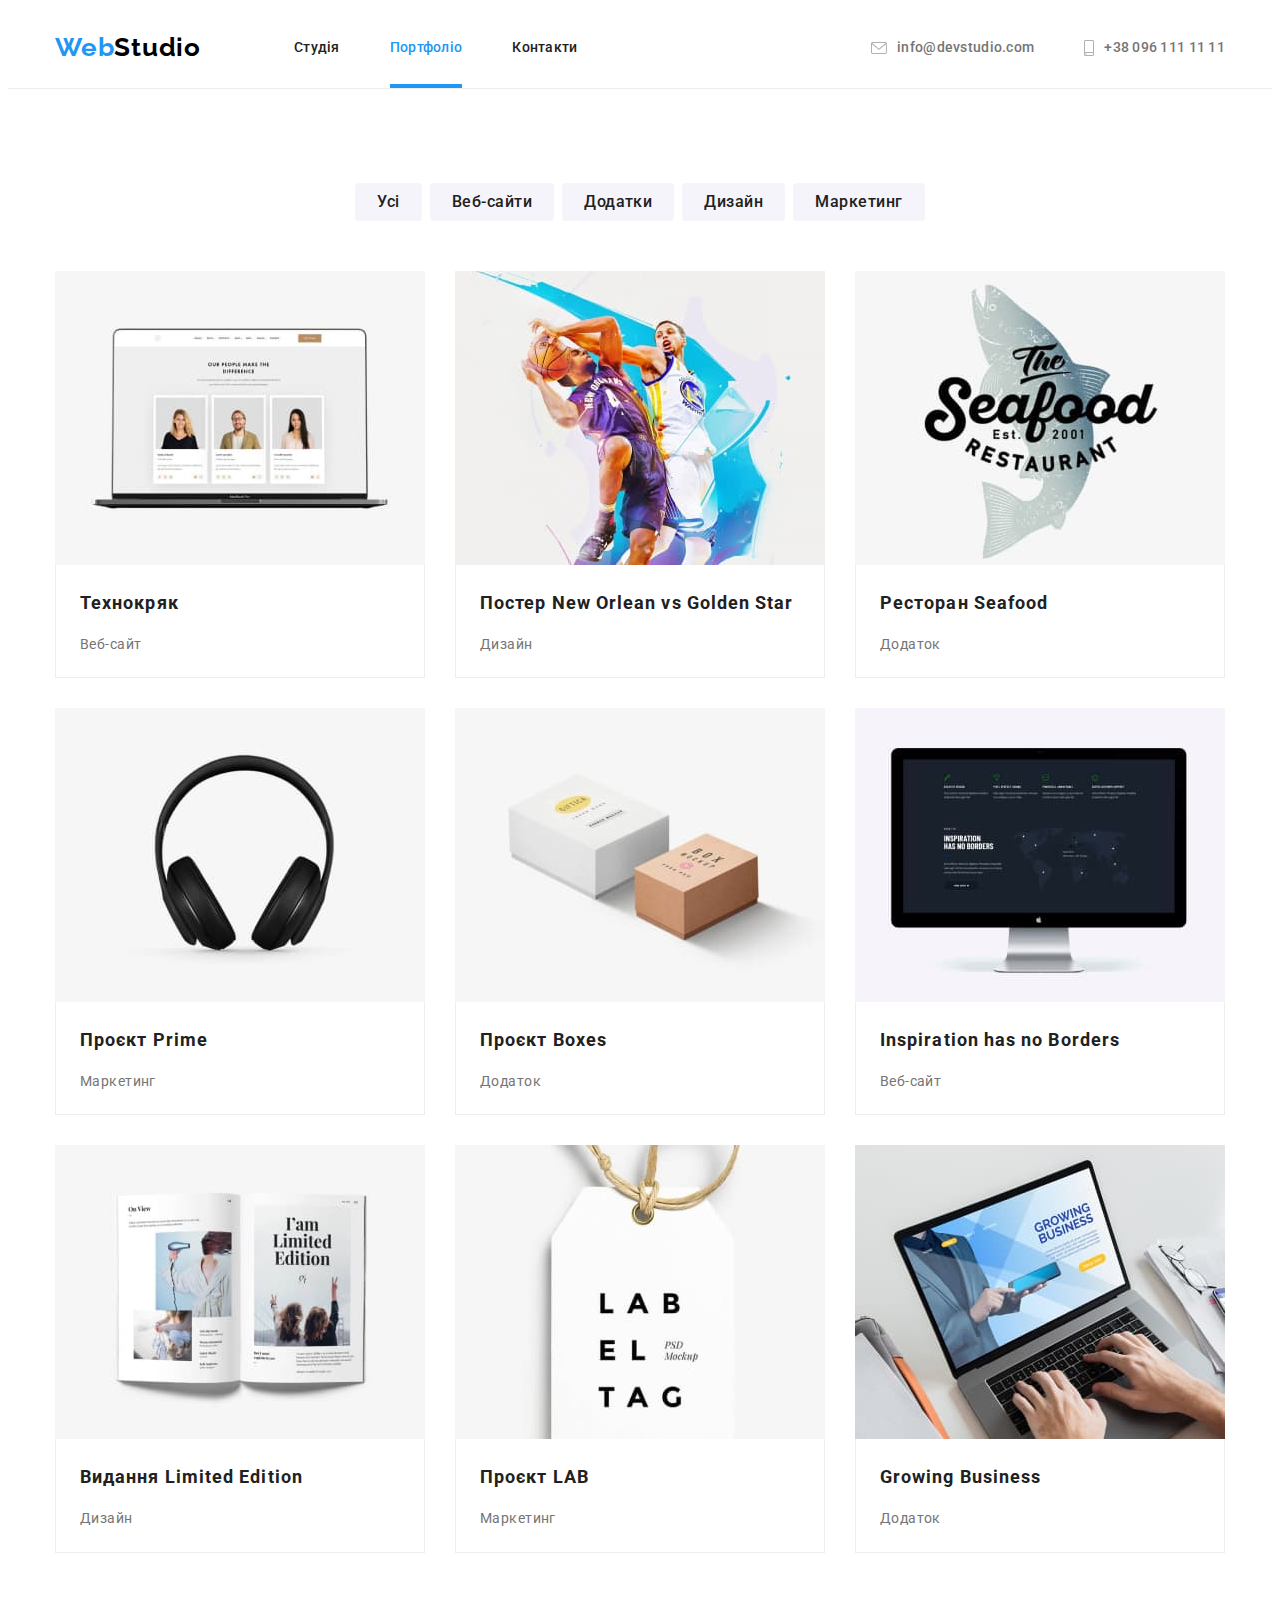
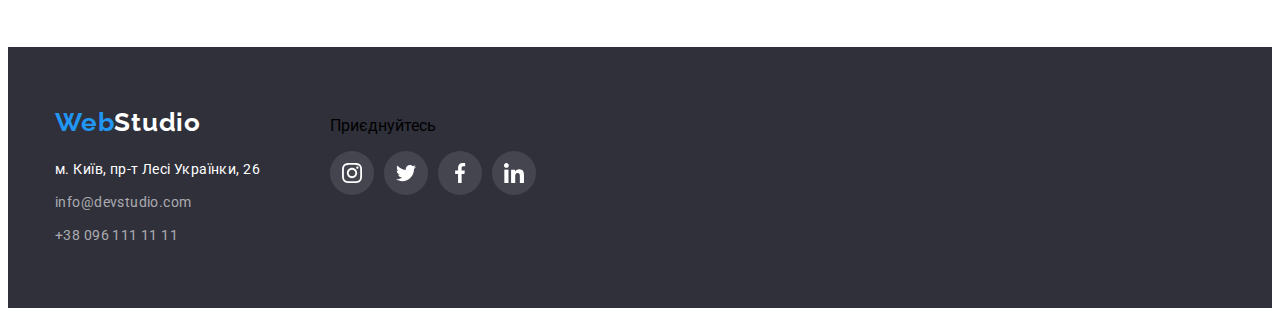
==== portfolio.html @ 61e780c1 "start HW" ====
<!DOCTYPE html>
<html lang="uk">
  <head>
    <meta charset="UTF-8" />
    <meta http-equiv="X-UA-Compatible" content="IE=edge" />
    <meta name="viewport" content="width=device-width, initial-scale=1.0" />
    <title>My first site</title>
    <!-- fonts -->
    <link rel="preconnect" href="https://fonts.googleapis.com" />
    <link rel="preconnect" href="https://fonts.gstatic.com" crossorigin />
    <link
      href="https://fonts.googleapis.com/css2?family=Raleway:wght@700&family=Roboto:wght@400;500;700;900&display=swap"
      rel="stylesheet"
    />
    <!-- styles -->
    <link
      rel="stylesheet"
      href="https://cdnjs.cloudflare.com/ajax/libs/modern-normalize/1.1.0/modern-normalize.min.css"
      integrity="sha512-wpPYUAdjBVSE4KJnH1VR1HeZfpl1ub8YT/NKx4PuQ5NmX2tKuGu6U/JRp5y+Y8XG2tV+wKQpNHVUX03MfMFn9Q=="
      crossorigin="anonymous"
      referrerpolicy="no-referrer"
    />
    <link rel="stylesheet" href="./css/style.css" />
  </head>
  <body>
    <header class="header">
      <div class="container">
        <div class="header-container">
          <nav class="navigation">
            <a href="./index.html" class="link logo">Web<span>Studio</span></a>
            <ul class="list header-navigation-list">
              <li>
                <a class="link navigation-link" href="./index.html">Студія</a>
              </li>
              <li>
                <a
                  class="link navigation-link current-page"
                  href="./portfolio.html"
                  >Портфоліо</a
                >
              </li>
              <li><a class="link navigation-link" href="">Контакти</a></li>
            </ul>
          </nav>
          <ul class="header-address list">
            <li class="header-address-item">
              <a
                class="link header-link-address"
                href="mailto:info@devstudio.com"
              >
                <svg width="16px" height="12px" class="header-icons">
                  <use href="./images/icons.svg#icon-mail"></use>
                </svg>
                info@devstudio.com
              </a>
            </li>
            <li class="header-address-item">
              <a class="link header-link-address" href="tel:+380961111111">
                <svg width="10px" height="16px" class="header-icons">
                  <use href="./images/icons.svg#icon-smartphone"></use>
                </svg>
                +38 096 111 11 11</a
              >
            </li>
          </ul>
        </div>
      </div>
    </header>

    <main>
      <section class="portfolio-section">
        <div class="container">
          <h1 class="visually-hidden">Портфоліо</h1>
          <ul class="list portfolio-list-btn">
            <li><button type="button" class="portfolio-button">Усі</button></li>
            <li>
              <button type="button" class="portfolio-button">Веб-сайти</button>
            </li>
            <li>
              <button type="button" class="portfolio-button">Додатки</button>
            </li>
            <li>
              <button type="button" class="portfolio-button">Дизайн</button>
            </li>
            <li>
              <button type="button" class="portfolio-button">Маркетинг</button>
            </li>
          </ul>
          <ul class="list portfolio-list">
            <li class="portfolio-list-item">
              <a href="" class="portfolio-list-link link">
                <div class="portfolio-list-example">
                  <img
                  src="./images/tehnokryak.jpg"
                  alt="Приклад проекту технокряк"
                  />
                  <p class="portfolio-list-hidden">Ресурс пропонує комплексні пропозиції з різним рівнем функціоналу та сервісів. Все це дозволить відвідувачу отримати вичерпні відомості про компанію чи приватну особу.</p>
                </div>
                <div class="portfolio-list-desc">
                  <h2 class="subtitle">Технокряк</h2>
                  <p class="desc">Веб-сайт</p>
                </div>
              </a>
            </li>
            <li class="portfolio-list-item">
              <a href="" class="portfolio-list-link link">
                <div class="portfolio-list-example"> 
                  <img
                  src="./images/poster-basket-team.jpg"
                  alt="Приклад проекту постер New Orlean vs Golden Star"
                  />
                  <p class="portfolio-list-hidden">Ресурс пропонує комплексні пропозиції з різним рівнем функціоналу та сервісів. Все це дозволить відвідувачу отримати вичерпні відомості про компанію чи приватну особу.</p>
                </div>
                <div class="portfolio-list-desc">
                  <h2 class="subtitle">Постер New Orlean vs Golden Star</h2>
                  <p class="desc">Дизайн</p>
                </div>
              </a>
            </li>
            <li class="portfolio-list-item">
              <a href="" class="portfolio-list-link link">
                <div class="portfolio-list-example"> 
                  <img
                  src="./images/seafood-restauran.jpg"
                  alt="Приклад проекту Ресторан Seafood"
                  />
                  <p class="portfolio-list-hidden">Ресурс пропонує комплексні пропозиції з різним рівнем функціоналу та сервісів. Все це дозволить відвідувачу отримати вичерпні відомості про компанію чи приватну особу.</p>
                </div>
                <div class="portfolio-list-desc">
                  <h2 class="subtitle">Ресторан Seafood</h2>
                  <p class="desc">Додаток</p>
                </div>
              </a>
            </li>
            <li class="portfolio-list-item">
              <a href="" class="portfolio-list-link link">
                <div class="portfolio-list-example"> 
                  <img src="./images/prime.jpg" alt="Приклад проекту Prime" />
                 <p class="portfolio-list-hidden">Ресурс пропонує комплексні пропозиції з різним рівнем функціоналу та сервісів. Все це дозволить відвідувачу отримати вичерпні відомості про компанію чи приватну особу.</p>
                </div>
                <div class="portfolio-list-desc">
                  <h2 class="subtitle">Проєкт Prime</h2>
                  <p class="desc">Маркетинг</p>
                </div>
              </a>
            </li>
            <li class="portfolio-list-item">
              <a href="" class="portfolio-list-link link">
                <div class="portfolio-list-example"> 
                 <img src="./images/boxes.jpg" alt="Приклад проекту Boxes" />
                 <p class="portfolio-list-hidden">Ресурс пропонує комплексні пропозиції з різним рівнем функціоналу та сервісів. Все це дозволить відвідувачу отримати вичерпні відомості про компанію чи приватну особу.</p>
                </div>
                <div class="portfolio-list-desc">
                  <h2 class="subtitle">Проєкт Boxes</h2>
                  <p class="desc">Додаток</p>
                </div>
              </a>
            </li>
            <li class="portfolio-list-item">
              <a href="" class="portfolio-list-link link">
                <div class="portfolio-list-example"> 
                 <img
                  src="./images/inspiration-has-no-borders.jpg"
                  alt="Приклад проекту Inspiration has no Borders"
                 />
                 <p class="portfolio-list-hidden">Ресурс пропонує комплексні пропозиції з різним рівнем функціоналу та сервісів. Все це дозволить відвідувачу отримати вичерпні відомості про компанію чи приватну особу.</p>
                </div>
                <div class="portfolio-list-desc">
                  <h2 class="subtitle">Inspiration has no Borders</h2>
                  <p class="desc">Веб-сайт</p>
                </div>
              </a>
            </li>
            <li class="portfolio-list-item">
              <a href="" class="portfolio-list-link link">
                <div class="portfolio-list-example"> 
                 <img
                  src="./images/limited-edition.jpg"
                  alt="Приклад проекту Видання Limited Edition"
                  />
                 <p class="portfolio-list-hidden">Ресурс пропонує комплексні пропозиції з різним рівнем функціоналу та сервісів. Все це дозволить відвідувачу отримати вичерпні відомості про компанію чи приватну особу.</p>
                </div>
                <div class="portfolio-list-desc">
                  <h2 class="subtitle">Видання Limited Edition</h2>
                  <p class="desc">Дизайн</p>
                </div>
              </a>
            </li>
            <li class="portfolio-list-item">
              <a href="" class="portfolio-list-link link">
                <div class="portfolio-list-example"> 
                 <img src="./images/lab.jpg" alt="Приклад проекту LAB" />
                 <p class="portfolio-list-hidden">Ресурс пропонує комплексні пропозиції з різним рівнем функціоналу та сервісів. Все це дозволить відвідувачу отримати вичерпні відомості про компанію чи приватну особу.</p>
                </div>
                <div class="portfolio-list-desc">
                  <h2 class="subtitle">Проєкт LAB</h2>
                  <p class="desc">Маркетинг</p>
                </div>
              </a>
            </li>
            <li class="portfolio-list-item">
              <a href="" class="portfolio-list-link link">
                <div class="portfolio-list-example"> 
                 <img
                  src="./images/growing-business.jpg"
                  alt="Приклад проекту Growing Business"
                />
                 <p class="portfolio-list-hidden">Ресурс пропонує комплексні пропозиції з різним рівнем функціоналу та сервісів. Все це дозволить відвідувачу отримати вичерпні відомості про компанію чи приватну особу.</p>
                </div>
                <div class="portfolio-list-desc">
                  <h2 class="subtitle">Growing Business</h2>
                  <p class="desc">Додаток</p>
                </div>
              </a>
            </li>
          </ul>
        </div>
      </section>
    </main>

    <footer class="footer">
      <div class="container">
        <div class="footer-container">
          <div>
          <a href="./index.html" class="link footer-logo"
          >Web<span>Studio</span></a
          >
          <address>
          <ul class="list footer-list-address">
            <li class="footer-link-address">
              <a
                href="https://goo.gl/maps/hhmb5HZiCFxnfWHcA"
                class="link footer-link"
                target="_blank"
                >м. Київ, пр-т Лесі Українки, 26</a
              >
            </li>
            <li class="footer-link-address">
              <a href="mailto:info@devstudio.com" class="link"
                >info@devstudio.com</a
              >
            </li>
            <li class="footer-link-address">
              <a href="tel:+380961111111" class="link">+38 096 111 11 11</a>
            </li>
          </ul>
         </address>
          </div>
         <div class="footer-social">
          <p>Приєднуйтесь</h2>
        <ul class="footer-social-list list">
          <li class="footer-social-item">
            <a class="footer-social-link" href=""
              ><svg width="20" height="20" class="team-social-svg">
                <use href="./images/icons.svg#icon-instagram"></use>
              </svg>
            </a>
          </li>
          <li class="footer-social-item">
            <a class="footer-social-link" href="">
              <svg width="20" height="20" class="footer-social-svg">
                <use href="./images/icons.svg#icon-twitter"></use>
              </svg>
            </a>
          </li>
          <li class="footer-social-item">
            <a class="footer-social-link" href="">
              <svg width="20" height="20" class="footer-social-svg">
                <use href="./images/icons.svg#icon-facebook"></use>
              </svg>
            </a>
          </li>
          <li class="footer-social-item">
            <a class="footer-social-link" href="">
              <svg width="20" height="20" class="footer-social-svg">
                <use href="./images/icons.svg#icon-linkedin"></use>
              </svg>
            </a>
          </li>
          </ul>
        </div>
      </div>
    </footer>
  </body>
</html>
---- css/style.css ----
:root {
  /* color */
  --accent-blue: #2196f3;
  --accent-btn-blue: #188ce8;
  --black: #000;
  --white: #fff;
  --white-transparent: rgba(255, 255, 255, 0.6);
  --color-footer: #2f303a;
  --color-title: #212121;
  --color-desc: #757575;
  --color-header-adress: #757575;
  --bg-color-main: #2f303a;
  --bg-color-secondary: #f5f4fa;
  --bg-footer-social: rgba(255, 255, 255, 0.1);
  --bg-accent-blue-transparent90: rgba(33, 150, 243, 0.9);
  --color-border: #eeeeee;
  --header-border: #ececec;
  --hero-section-transparent: rgba(47, 48, 58, 0.4);
  /* svg color */
  --svg-color: #afb1b8;
  /* margin */
  --portfolio-list-margin: 30px;
}

* {
  box-sizing: border-box;
}

body {
  font-family: "Roboto", sans-serif;
  font-size: 16px;
  line-height: 1.2;
}

h1,
h2,
h3,
h4,
h5,
h6,
p {
  margin-top: 0px;
}

img {
  display: block;
  max-width: 100%;
  height: auto;
}

.container {
  width: 1200px;
  margin: 0 auto;
  padding: 0 15px;
}

.list {
  list-style: none;
  margin: 0px;
  padding: 0px;
}

.link {
  text-decoration: none;
  color: inherit;
  font-style: normal;
}

/* Header */

.header {
  border-bottom: 1px solid var(--header-border);
}

.header-container {
  display: flex;
  align-items: center;
  justify-content: space-between;
}

.navigation {
  letter-spacing: 0.02em;
  display: flex;
  align-items: center;
}

.logo {
  font-family: "Raleway", sans-serif;
  font-style: normal;
  font-weight: 700;
  font-size: 26px;
  letter-spacing: 0.03em;
  color: var(--accent-blue);
  margin-right: 93px;
}

.logo > span {
  color: var(--black);
}

.logo {
  padding: 24px 0 25px;
}

.header-navigation-list {
  display: flex;
  margin-right: auto;
}

.navigation-link {
  padding: 32px 0;
  color: var(--color-title);
  font-weight: 500;
  font-size: 14px;
  line-height: 1.14;
  letter-spacing: 0.02em;
  display: block;
  transition: color 250ms cubic-bezier(0.4, 0, 0.2, 1);
}

.navigation-link:hover,
.navigation-link:focus {
  color: var(--accent-blue);
}

.navigation-link.current-page {
  position: relative;
}

.navigation-link.current-page::after {
  position: absolute;
  bottom: 0;
  left: 0;
  width: 100%;
  height: 4px;
  background-color: var(--accent-blue);
  content: "";
}

.header-navigation-list > li:not(:last-child) {
  margin-right: 50px;
}

.header-address {
  display: flex;
}

.header-address-item {
  display: flex;
  align-items: center;
  justify-content: center;
}

.header-link-address {
  padding: 32px 0;
  color: var(--color-header-adress);
  font-weight: 500;
  font-size: 14px;
  line-height: 1.14;
  letter-spacing: 0.02em;
  display: flex;
  align-items: center;
  gap: 10px;
  fill: var(--svg-color);
  transition: color 250ms cubic-bezier(0.4, 0, 0.2, 1),
    fill 250ms cubic-bezier(0.4, 0, 0.2, 1);
}

.header-link-address:hover,
.header-link-address:focus {
  color: var(--accent-blue);
  fill: var(--accent-blue);
}

.header-address li:not(:last-child) {
  margin-right: 50px;
}

.current-page {
  padding: 32px 0;
  color: var(--accent-blue);
  font-weight: 500;
  font-size: 14px;
  line-height: 1.14;
  letter-spacing: 0.02em;
}

/* Main */

.hero-section {
  background-color: var(--bg-color-main);
  color: var(--white);
}

.hero-transparent {
  padding: 200px 0;
  max-width: 1600px;
  height: 600px;
  background-image: linear-gradient(
      rgba(47, 48, 58, 0.4),
      rgba(47, 48, 58, 0.4)
    ),
    url(../images/hero-section-img.jpg);
  background-repeat: no-repeat;
  background-position: center;
  background-size: cover;
  margin: 0 auto;
}

.hero-title {
  font-weight: 900;
  font-size: 44px;
  line-height: 1.36;
  text-align: center;
  letter-spacing: 0.06em;
  text-transform: uppercase;
  width: 100%;
  max-width: 696px;
  margin: 0 auto 30px;
}

.main-button {
  background-color: var(--accent-blue);
  color: var(--white);
  font-size: 16px;
  font-weight: 700;
  line-height: 1.87;
  letter-spacing: 0.06em;
  text-align: center;
  cursor: pointer;
  display: block;
  margin: 0 auto;
  padding: 10px 32px;
  box-shadow: 0px 4px 4px rgba(0, 0, 0, 0.15);
  border: 0;
  border-radius: 4px;
  transition: background-color 250ms cubic-bezier(0.4, 0, 0.2, 1);
}

.main-button:hover,
.main-button:focus {
  background-color: var(--accent-btn-blue);
}

.title {
  color: var(--color-title);
  font-weight: 700;
  font-size: 36px;
  text-align: center;
  margin-bottom: 50px;
}

.subtitle {
  margin-bottom: 10px;
  color: var(--color-title);
}

.desc {
  color: var(--color-desc);
  font-size: 14px;
  line-height: 1.7;
  margin-bottom: 0px;
}

.talant-section {
  padding: 94px 0;
}

.talant-list {
  display: flex;
}

.talant-item {
  width: 100%;
  max-width: 270px;
}

.talant-item:not(:last-child) {
  margin-right: 30px;
}

.talant-svg {
  height: 120px;
  width: 100%;
  background-color: var(--bg-color-secondary);
  margin-bottom: 30px;
  display: flex;
  align-items: center;
  justify-content: center;
}

.talant-svg:nth-child(1) {
  background-image: url(../images/antenna\ 1.svg);
}

.talant-svg:nth-child(2) {
  background-image: url(../images/clock\ 1.svg);
}

.talant-svg:nth-child(3) {
  background-image: url(../images/diagram\ 1.svg);
}

.talant-svg:nth-child(4) {
  background-image: url(../images/astronaut\ 1.svg);
}

.talant-section .subtitle {
  text-transform: uppercase;
  font-weight: 700;
  font-size: 14px;

  text-transform: uppercase;
}

.work-section {
  padding-bottom: 94px;
}

.work-item:not(:last-child) {
  margin-right: 30px;
}

.work-list {
  display: flex;
}

.team-section {
  background-color: var(--bg-color-secondary);
  padding: 94px 0;
}

.team-list {
  display: flex;
}

.team-item:not(:last-child) {
  margin-right: 30px;
}

.work-text {
  text-transform: uppercase;
  font-weight: 700;
  font-size: 14px;
  text-align: center;
  color: var(--white);
  position: relative;
  transform: translateY(-71px);
  padding: 27px 0;
  margin: 0;
  background: rgba(47, 48, 58, 0.8);
}

.team-section .subtitle {
  font-weight: 500;
  font-size: 16px;
  text-align: center;
}

.team-section .desc {
  text-align: center;
}

.team-person {
  background-color: var(--white);
  width: 270px;
  margin-top: -4px;
  padding: 30px 0;
  box-shadow: 0px 1px 3px rgba(0, 0, 0, 0.12), 0px 1px 1px rgba(0, 0, 0, 0.14),
    0px 2px 1px rgba(0, 0, 0, 0.2);
  border-radius: 0px 0px 4px 4px;
}

.team-person > .desc {
  margin-bottom: 16px;
}

.visually-hidden {
  position: absolute;
  white-space: nowrap;
  width: 1px;
  height: 1px;
  overflow: hidden;
  border: 0;
  padding: 0;
  clip: rect(0 0 0 0);
  clip-path: inset(50%);
  margin: -1px;
}

.team-social-list {
  display: flex;
  align-items: center;
  justify-content: center;
  gap: 10px;
}

.team-social-item {
  width: 44px;
  height: 44px;
  align-items: center;
}

.team-social-link {
  display: flex;
  align-items: center;
  justify-content: center;
  width: 100%;
  height: 100%;
  fill: var(--svg-color);
  color: var(--white);
  border-radius: 50%;
  transition: background-color 250ms cubic-bezier(0.4, 0, 0.2, 1),
    fill 250ms cubic-bezier(0.4, 0, 0.2, 1);
}

.team-social-link:hover,
.team-social-link:focus {
  background-color: var(--accent-blue);
  fill: currentColor;
}

.team-social-svg {
}

.team-social-list:hover {
}

/* Clents */

.client-section {
  padding: 94px 0;
}

.client-list {
  display: flex;
}

.client-list-item {
  width: 170px;
  height: 92px;
}

.client-list-item:not(:last-child) {
  margin-right: 30px;
}

.client-list-link {
  border: 1px solid currentColor;
  border-radius: 4px;
  width: 100%;
  height: 100%;
  fill: currentColor;
  color: var(--svg-color);
  display: flex;
  align-items: center;
  justify-content: center;
  transition: color 250ms cubic-bezier(0.4, 0, 0.2, 1);
}

.client-list-link:hover,
.client-list-link:focus {
  color: var(--accent-blue);
}

.client-list-svg {
}

/* Footer */

.footer {
  background-color: var(--bg-color-main);
  padding: 60px 0;
}

.footer-container {
  display: flex;
  align-items: baseline;
}

.footer-logo {
  font-family: "Raleway", sans-serif;
  font-style: normal;
  font-weight: 700;
  font-size: 26px;
  letter-spacing: 0.03em;
  color: var(--accent-blue);
}

.footer-logo > span {
  color: var(--white);
}

.footer-link {
  color: var(--white);
  font-size: 14px;
  line-height: 1.71;
  letter-spacing: 0.03em;
  transition: color 250ms cubic-bezier(0.4, 0, 0.2, 1);
}

.footer-link:hover,
.footer-link:focus {
  color: var(--accent-blue);
}

.footer-link-address {
  color: var(--white-transparent);
  font-size: 14px;
  line-height: 1.71;
  letter-spacing: 0.03em;
  transition: color 250ms cubic-bezier(0.4, 0, 0.2, 1);
}

.footer-link-address:first-child {
  margin-top: 20px;
}

.footer-link-address:not(:last-child) {
  margin-bottom: 9px;
}

.footer-link-address:hover,
.footer-link-address:focus {
  color: var(--accent-blue);
}

.footer-list-address {
}

.footer-social {
  margin-left: 70px;
}

.footer-social-title {
}

.footer-social-title {
  font-size: 14px;
  font-weight: 700;
  text-transform: uppercase;
  color: var(--white);
  margin-bottom: 20px;
}

.footer-social-list {
  display: flex;
}

.footer-social-item:not(:last-child) {
  margin-right: 10px;
}

.footer-social-item {
}

.footer-social-link {
  display: flex;
  flex-wrap: wrap;
  align-content: center;
  justify-content: center;
  width: 44px;
  height: 44px;
  background-color: var(--bg-footer-social);
  border-radius: 50%;
  fill: var(--white);
  transition: background-color 250ms cubic-bezier(0.4, 0, 0.2, 1);
}

.footer-social-link:hover,
.footer-social-link:focus {
  background-color: var(--accent-blue);
}

.footer-social-svg {
}

.backdrop {
  position: fixed;
  top: 0;
  left: 0;
  width: 100%;
  height: 100%;
  background-color: rgba(0, 0, 0, 0.2);
  transition: opacity 250ms, visibility 250ms;
}

.modal {
  position: absolute;
  top: 50%;
  left: 50%;
  transform: translate(-50%, -50%);
  width: 100%;
  max-width: 528px;
  height: 100%;
  max-height: 581px;
  background-color: var(--white);
}

.close-button {
  position: absolute;
  top: 8px;
  right: 8px;
  width: 30px;
  height: 30px;
  border-radius: 50%;
  cursor: pointer;
  border: 1px solid rgba(0, 0, 0, 0.1);
  display: flex;
  justify-content: center;
  align-items: center;
  fill: var(--black);
  transition: fill 250ms cubic-bezier(0.4, 0, 0.2, 1);
  background-color: transparent;
}

.close-button:hover,
.close-button:focus {
  fill: var(--accent-blue);
}

.is-hidden {
  opacity: 0;
  visibility: hidden;
  pointer-events: none;
}
/* Portfolio Main */

.portfolio-section {
  padding: 94px 0;
}

.portfolio-list-btn {
  display: flex;
  justify-content: center;
  margin-bottom: 50px;
}

.portfolio-list-btn > li:not(:last-child) {
  margin-right: 8px;
}

.portfolio-list-example {
  position: relative;
  overflow: hidden;
}

.portfolio-list-hidden {
  font-size: 18px;
  line-height: 1.5;
  position: absolute;
  top: 0;
  left: 0;
  width: 100%;
  height: 100%;
  opacity: 0;
  transform: translateY(100%);
  padding: 63px 24px;
  background-color: var(--bg-accent-blue-transparent90);
  color: var(--white);
  transition: transform 250ms cubic-bezier(0.4, 0, 0.2, 1),
    opacity 250ms cubic-bezier(0.4, 0, 0.2, 1);
}

.portfolio-list-link:hover .portfolio-list-hidden {
  opacity: 1;
  transform: translateY(0%);
}

.portfolio-list-link:focus .portfolio-list-hidden {
  opacity: 1;
  transform: translateY(0%);
}

.portfolio-button {
  background-color: var(--bg-color-secondary);
  color: var(--color-title);
  font-family: inherit;
  font-weight: 500;
  font-size: 16px;
  line-height: 1.62;
  letter-spacing: 0.03em;
  text-align: center;
  cursor: pointer;
  border: 0;
  border-radius: 4px;
  padding: 6px 22px;
  transition: background-color 250ms cubic-bezier(0.4, 0, 0.2, 1),
    color 250ms cubic-bezier(0.4, 0, 0.2, 1),
    box-shadow 250ms cubic-bezier(0.4, 0, 0.2, 1);
}

.portfolio-button:hover,
.portfolio-button:focus {
  background-color: var(--accent-blue);
  color: var(--white);
  box-shadow: 0px 3px 1px rgba(0, 0, 0, 0.1), 0px 1px 2px rgba(0, 0, 0, 0.08),
    0px 2px 2px rgba(0, 0, 0, 0.12);
  border-radius: 4px;
}

.portfolio-section .subtitle {
  font-weight: 700;
  font-size: 18px;
  line-height: 2;
  letter-spacing: 0.06em;
}

.portfolio-section .desc {
  line-height: 1.87;
  letter-spacing: 0.03em;
}

.portfolio-list {
  display: flex;
  flex-wrap: wrap;
  margin-right: calc(-1 * var(--portfolio-list-margin));
  margin-bottom: calc(-1 * var(--portfolio-list-margin));
}

.portfolio-list-item {
  margin-right: var(--portfolio-list-margin);
  margin-bottom: var(--portfolio-list-margin);
  flex-basis: calc(100% / 3 - 30px);
}

.portfolio-list-link {
  display: block;
  transition: box-shadow 250ms cubic-bezier(0.4, 0, 0.2, 1);
}

.portfolio-list-link:hover,
.portfolio-list-link:focus {
  box-shadow: 0px 1px 1px rgba(0, 0, 0, 0.12), 0px 4px 4px rgba(0, 0, 0, 0.06),
    1px 4px 6px rgba(0, 0, 0, 0.16);
}

.portfolio-list-desc {
  border: 1px solid var(--color-border);
  border-top: 0;
  padding: 20px 24px;
}
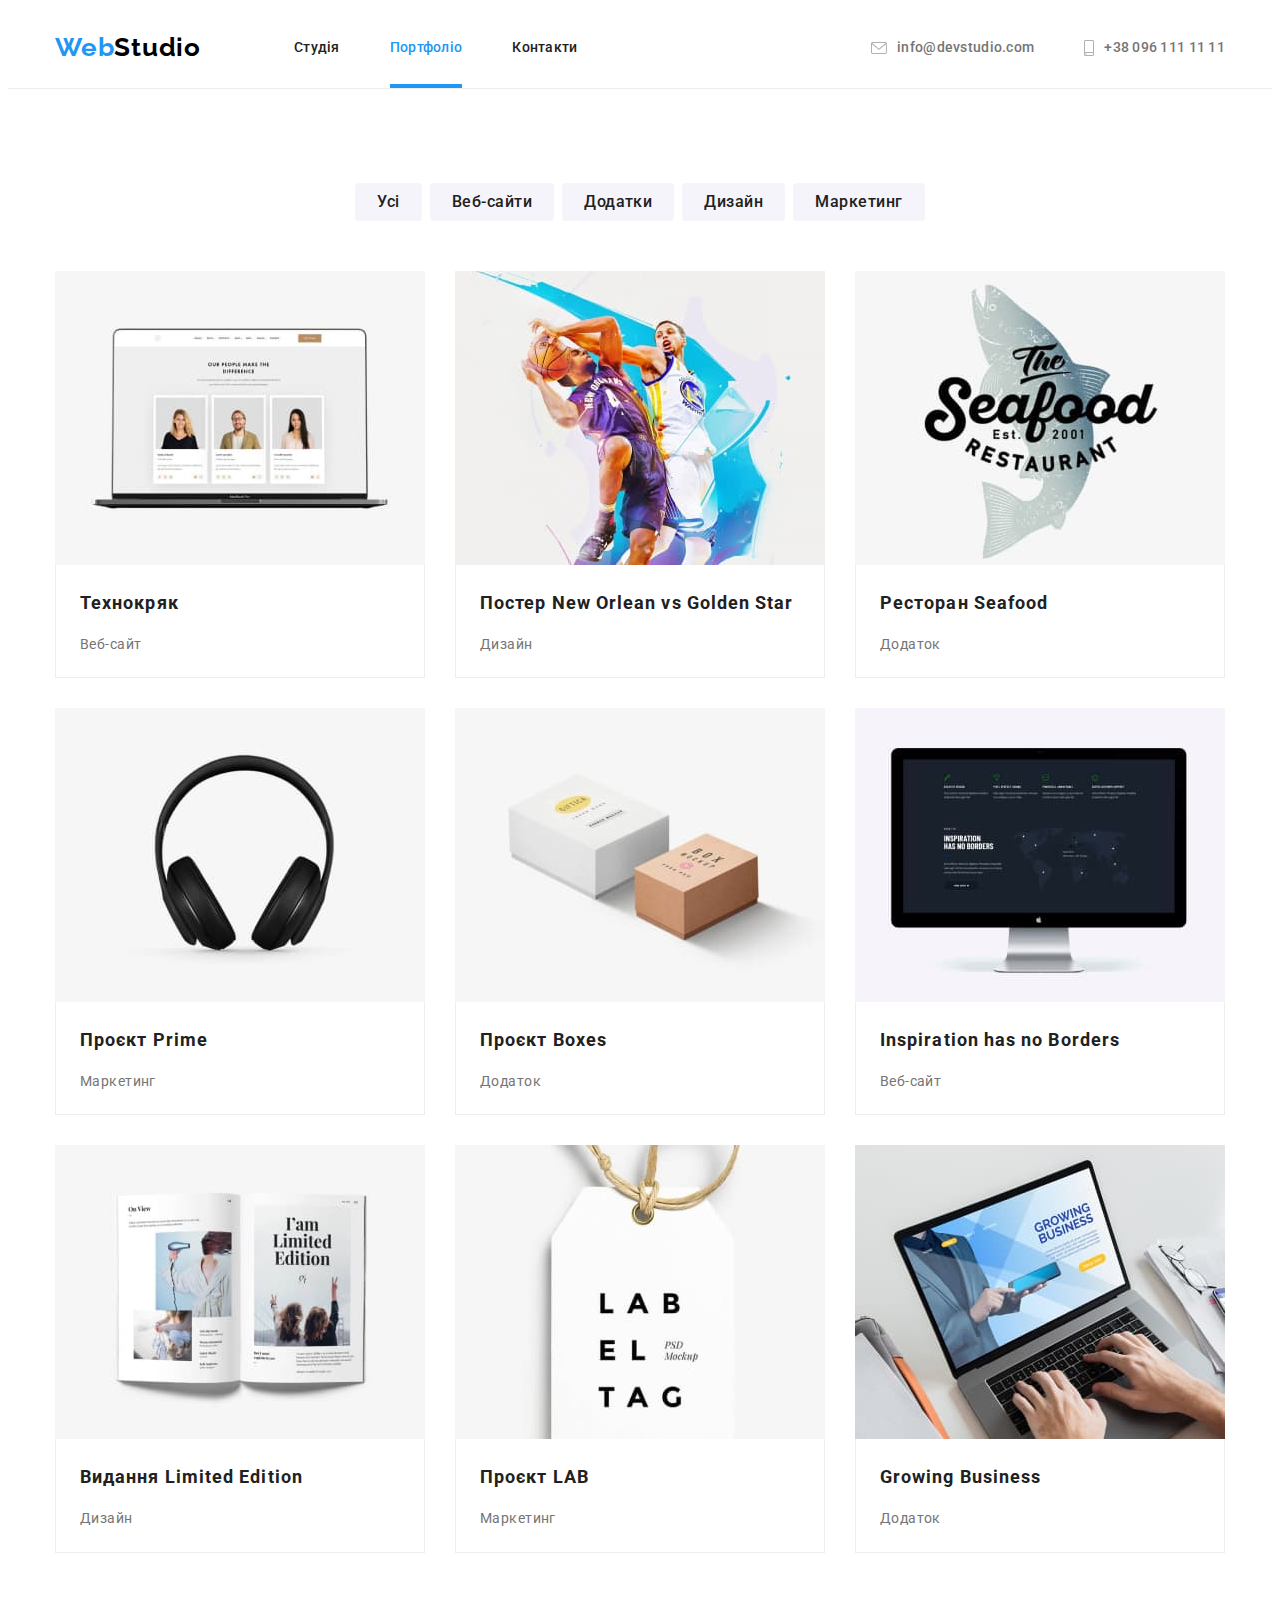
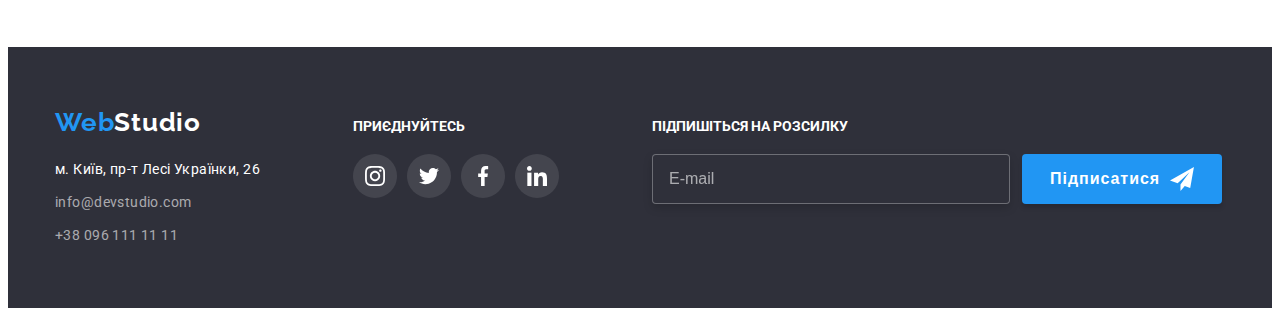
==== commit 211b72e2: "final HW" ====
--- a/portfolio.html
+++ b/portfolio.html
@@ -26,20 +26,24 @@
     <header class="header">
       <div class="container">
         <div class="header-container">
-          <nav class="navigation">
+          <nav class="header-navigation">
             <a href="./index.html" class="link logo">Web<span>Studio</span></a>
-            <ul class="list header-navigation-list">
+            <ul class="list header-navigation__list">
               <li>
-                <a class="link navigation-link" href="./index.html">Студія</a>
+                <a class="link header-navigation__link" href="./index.html"
+                  >Студія</a
+                >
               </li>
               <li>
                 <a
-                  class="link navigation-link current-page"
+                  class="link header-navigation__link header-navigation__link--current-page"
                   href="./portfolio.html"
                   >Портфоліо</a
                 >
               </li>
-              <li><a class="link navigation-link" href="">Контакти</a></li>
+              <li>
+                <a class="link header-navigation__link" href="">Контакти</a>
+              </li>
             </ul>
           </nav>
           <ul class="header-address list">
@@ -91,10 +95,14 @@
               <a href="" class="portfolio-list-link link">
                 <div class="portfolio-list-example">
                   <img
-                  src="./images/tehnokryak.jpg"
-                  alt="Приклад проекту технокряк"
-                  />
-                  <p class="portfolio-list-hidden">Ресурс пропонує комплексні пропозиції з різним рівнем функціоналу та сервісів. Все це дозволить відвідувачу отримати вичерпні відомості про компанію чи приватну особу.</p>
+                    src="./images/tehnokryak.jpg"
+                    alt="Приклад проекту технокряк"
+                  />
+                  <p class="portfolio-list-hidden">
+                    Ресурс пропонує комплексні пропозиції з різним рівнем
+                    функціоналу та сервісів. Все це дозволить відвідувачу
+                    отримати вичерпні відомості про компанію чи приватну особу.
+                  </p>
                 </div>
                 <div class="portfolio-list-desc">
                   <h2 class="subtitle">Технокряк</h2>
@@ -104,12 +112,16 @@
             </li>
             <li class="portfolio-list-item">
               <a href="" class="portfolio-list-link link">
-                <div class="portfolio-list-example"> 
-                  <img
-                  src="./images/poster-basket-team.jpg"
-                  alt="Приклад проекту постер New Orlean vs Golden Star"
-                  />
-                  <p class="portfolio-list-hidden">Ресурс пропонує комплексні пропозиції з різним рівнем функціоналу та сервісів. Все це дозволить відвідувачу отримати вичерпні відомості про компанію чи приватну особу.</p>
+                <div class="portfolio-list-example">
+                  <img
+                    src="./images/poster-basket-team.jpg"
+                    alt="Приклад проекту постер New Orlean vs Golden Star"
+                  />
+                  <p class="portfolio-list-hidden">
+                    Ресурс пропонує комплексні пропозиції з різним рівнем
+                    функціоналу та сервісів. Все це дозволить відвідувачу
+                    отримати вичерпні відомості про компанію чи приватну особу.
+                  </p>
                 </div>
                 <div class="portfolio-list-desc">
                   <h2 class="subtitle">Постер New Orlean vs Golden Star</h2>
@@ -119,12 +131,16 @@
             </li>
             <li class="portfolio-list-item">
               <a href="" class="portfolio-list-link link">
-                <div class="portfolio-list-example"> 
-                  <img
-                  src="./images/seafood-restauran.jpg"
-                  alt="Приклад проекту Ресторан Seafood"
-                  />
-                  <p class="portfolio-list-hidden">Ресурс пропонує комплексні пропозиції з різним рівнем функціоналу та сервісів. Все це дозволить відвідувачу отримати вичерпні відомості про компанію чи приватну особу.</p>
+                <div class="portfolio-list-example">
+                  <img
+                    src="./images/seafood-restauran.jpg"
+                    alt="Приклад проекту Ресторан Seafood"
+                  />
+                  <p class="portfolio-list-hidden">
+                    Ресурс пропонує комплексні пропозиції з різним рівнем
+                    функціоналу та сервісів. Все це дозволить відвідувачу
+                    отримати вичерпні відомості про компанію чи приватну особу.
+                  </p>
                 </div>
                 <div class="portfolio-list-desc">
                   <h2 class="subtitle">Ресторан Seafood</h2>
@@ -134,9 +150,13 @@
             </li>
             <li class="portfolio-list-item">
               <a href="" class="portfolio-list-link link">
-                <div class="portfolio-list-example"> 
+                <div class="portfolio-list-example">
                   <img src="./images/prime.jpg" alt="Приклад проекту Prime" />
-                 <p class="portfolio-list-hidden">Ресурс пропонує комплексні пропозиції з різним рівнем функціоналу та сервісів. Все це дозволить відвідувачу отримати вичерпні відомості про компанію чи приватну особу.</p>
+                  <p class="portfolio-list-hidden">
+                    Ресурс пропонує комплексні пропозиції з різним рівнем
+                    функціоналу та сервісів. Все це дозволить відвідувачу
+                    отримати вичерпні відомості про компанію чи приватну особу.
+                  </p>
                 </div>
                 <div class="portfolio-list-desc">
                   <h2 class="subtitle">Проєкт Prime</h2>
@@ -146,9 +166,13 @@
             </li>
             <li class="portfolio-list-item">
               <a href="" class="portfolio-list-link link">
-                <div class="portfolio-list-example"> 
-                 <img src="./images/boxes.jpg" alt="Приклад проекту Boxes" />
-                 <p class="portfolio-list-hidden">Ресурс пропонує комплексні пропозиції з різним рівнем функціоналу та сервісів. Все це дозволить відвідувачу отримати вичерпні відомості про компанію чи приватну особу.</p>
+                <div class="portfolio-list-example">
+                  <img src="./images/boxes.jpg" alt="Приклад проекту Boxes" />
+                  <p class="portfolio-list-hidden">
+                    Ресурс пропонує комплексні пропозиції з різним рівнем
+                    функціоналу та сервісів. Все це дозволить відвідувачу
+                    отримати вичерпні відомості про компанію чи приватну особу.
+                  </p>
                 </div>
                 <div class="portfolio-list-desc">
                   <h2 class="subtitle">Проєкт Boxes</h2>
@@ -158,12 +182,16 @@
             </li>
             <li class="portfolio-list-item">
               <a href="" class="portfolio-list-link link">
-                <div class="portfolio-list-example"> 
-                 <img
-                  src="./images/inspiration-has-no-borders.jpg"
-                  alt="Приклад проекту Inspiration has no Borders"
-                 />
-                 <p class="portfolio-list-hidden">Ресурс пропонує комплексні пропозиції з різним рівнем функціоналу та сервісів. Все це дозволить відвідувачу отримати вичерпні відомості про компанію чи приватну особу.</p>
+                <div class="portfolio-list-example">
+                  <img
+                    src="./images/inspiration-has-no-borders.jpg"
+                    alt="Приклад проекту Inspiration has no Borders"
+                  />
+                  <p class="portfolio-list-hidden">
+                    Ресурс пропонує комплексні пропозиції з різним рівнем
+                    функціоналу та сервісів. Все це дозволить відвідувачу
+                    отримати вичерпні відомості про компанію чи приватну особу.
+                  </p>
                 </div>
                 <div class="portfolio-list-desc">
                   <h2 class="subtitle">Inspiration has no Borders</h2>
@@ -173,12 +201,16 @@
             </li>
             <li class="portfolio-list-item">
               <a href="" class="portfolio-list-link link">
-                <div class="portfolio-list-example"> 
-                 <img
-                  src="./images/limited-edition.jpg"
-                  alt="Приклад проекту Видання Limited Edition"
-                  />
-                 <p class="portfolio-list-hidden">Ресурс пропонує комплексні пропозиції з різним рівнем функціоналу та сервісів. Все це дозволить відвідувачу отримати вичерпні відомості про компанію чи приватну особу.</p>
+                <div class="portfolio-list-example">
+                  <img
+                    src="./images/limited-edition.jpg"
+                    alt="Приклад проекту Видання Limited Edition"
+                  />
+                  <p class="portfolio-list-hidden">
+                    Ресурс пропонує комплексні пропозиції з різним рівнем
+                    функціоналу та сервісів. Все це дозволить відвідувачу
+                    отримати вичерпні відомості про компанію чи приватну особу.
+                  </p>
                 </div>
                 <div class="portfolio-list-desc">
                   <h2 class="subtitle">Видання Limited Edition</h2>
@@ -188,9 +220,13 @@
             </li>
             <li class="portfolio-list-item">
               <a href="" class="portfolio-list-link link">
-                <div class="portfolio-list-example"> 
-                 <img src="./images/lab.jpg" alt="Приклад проекту LAB" />
-                 <p class="portfolio-list-hidden">Ресурс пропонує комплексні пропозиції з різним рівнем функціоналу та сервісів. Все це дозволить відвідувачу отримати вичерпні відомості про компанію чи приватну особу.</p>
+                <div class="portfolio-list-example">
+                  <img src="./images/lab.jpg" alt="Приклад проекту LAB" />
+                  <p class="portfolio-list-hidden">
+                    Ресурс пропонує комплексні пропозиції з різним рівнем
+                    функціоналу та сервісів. Все це дозволить відвідувачу
+                    отримати вичерпні відомості про компанію чи приватну особу.
+                  </p>
                 </div>
                 <div class="portfolio-list-desc">
                   <h2 class="subtitle">Проєкт LAB</h2>
@@ -200,12 +236,16 @@
             </li>
             <li class="portfolio-list-item">
               <a href="" class="portfolio-list-link link">
-                <div class="portfolio-list-example"> 
-                 <img
-                  src="./images/growing-business.jpg"
-                  alt="Приклад проекту Growing Business"
-                />
-                 <p class="portfolio-list-hidden">Ресурс пропонує комплексні пропозиції з різним рівнем функціоналу та сервісів. Все це дозволить відвідувачу отримати вичерпні відомості про компанію чи приватну особу.</p>
+                <div class="portfolio-list-example">
+                  <img
+                    src="./images/growing-business.jpg"
+                    alt="Приклад проекту Growing Business"
+                  />
+                  <p class="portfolio-list-hidden">
+                    Ресурс пропонує комплексні пропозиції з різним рівнем
+                    функціоналу та сервісів. Все це дозволить відвідувачу
+                    отримати вичерпні відомості про компанію чи приватну особу.
+                  </p>
                 </div>
                 <div class="portfolio-list-desc">
                   <h2 class="subtitle">Growing Business</h2>
@@ -222,62 +262,80 @@
       <div class="container">
         <div class="footer-container">
           <div>
-          <a href="./index.html" class="link footer-logo"
-          >Web<span>Studio</span></a
-          >
-          <address>
-          <ul class="list footer-list-address">
-            <li class="footer-link-address">
-              <a
-                href="https://goo.gl/maps/hhmb5HZiCFxnfWHcA"
-                class="link footer-link"
-                target="_blank"
-                >м. Київ, пр-т Лесі Українки, 26</a
-              >
-            </li>
-            <li class="footer-link-address">
-              <a href="mailto:info@devstudio.com" class="link"
-                >info@devstudio.com</a
-              >
-            </li>
-            <li class="footer-link-address">
-              <a href="tel:+380961111111" class="link">+38 096 111 11 11</a>
-            </li>
-          </ul>
-         </address>
+            <a href="./index.html" class="link footer-logo"
+              >Web<span>Studio</span></a
+            >
+            <address>
+              <ul class="list footer-list-address">
+                <li class="footer-link-address">
+                  <a
+                    href="https://goo.gl/maps/hhmb5HZiCFxnfWHcA"
+                    class="link footer-link"
+                    target="_blank"
+                    >м. Київ, пр-т Лесі Українки, 26</a
+                  >
+                </li>
+                <li class="footer-link-address">
+                  <a href="mailto:info@devstudio.com" class="link"
+                    >info@devstudio.com</a
+                  >
+                </li>
+                <li class="footer-link-address">
+                  <a href="tel:+380961111111" class="link">+38 096 111 11 11</a>
+                </li>
+              </ul>
+            </address>
           </div>
-         <div class="footer-social">
-          <p>Приєднуйтесь</h2>
-        <ul class="footer-social-list list">
-          <li class="footer-social-item">
-            <a class="footer-social-link" href=""
-              ><svg width="20" height="20" class="team-social-svg">
-                <use href="./images/icons.svg#icon-instagram"></use>
-              </svg>
-            </a>
-          </li>
-          <li class="footer-social-item">
-            <a class="footer-social-link" href="">
-              <svg width="20" height="20" class="footer-social-svg">
-                <use href="./images/icons.svg#icon-twitter"></use>
-              </svg>
-            </a>
-          </li>
-          <li class="footer-social-item">
-            <a class="footer-social-link" href="">
-              <svg width="20" height="20" class="footer-social-svg">
-                <use href="./images/icons.svg#icon-facebook"></use>
-              </svg>
-            </a>
-          </li>
-          <li class="footer-social-item">
-            <a class="footer-social-link" href="">
-              <svg width="20" height="20" class="footer-social-svg">
-                <use href="./images/icons.svg#icon-linkedin"></use>
-              </svg>
-            </a>
-          </li>
-          </ul>
+          <div class="footer-social">
+            <p class="footer-social-title">Приєднуйтесь</p>
+            <ul class="footer-social-list list">
+              <li class="footer-social-item">
+                <a class="footer-social-link" href="">
+                  <svg width="20" height="20" class="team-social-svg">
+                    <use href="./images/icons.svg#icon-instagram"></use>
+                  </svg>
+                </a>
+              </li>
+              <li class="footer-social-item">
+                <a class="footer-social-link" href="">
+                  <svg width="20" height="20" class="footer-social-svg">
+                    <use href="./images/icons.svg#icon-twitter"></use>
+                  </svg>
+                </a>
+              </li>
+              <li class="footer-social-item">
+                <a class="footer-social-link" href="">
+                  <svg width="20" height="20" class="footer-social-svg">
+                    <use href="./images/icons.svg#icon-facebook"></use>
+                  </svg>
+                </a>
+              </li>
+              <li class="footer-social-item">
+                <a class="footer-social-link" href="">
+                  <svg width="20" height="20" class="footer-social-svg">
+                    <use href="./images/icons.svg#icon-linkedin"></use>
+                  </svg>
+                </a>
+              </li>
+            </ul>
+          </div>
+          <div class="footer-subscribe">
+            <p class="footer-subscribe-title">Підпишіться на розсилку</p>
+            <form name="footer-subscribe" class="footer-subscribe-form">
+              <input
+                name="subscribe-email"
+                type="email"
+                class="footer-subscribe-input"
+                placeholder="E-mail"
+              />
+              <button type="submit" class="subscribe-button">
+                Підписатися
+                <svg width="24" height="24" class="footer-subscribe-svg">
+                  <use href="./images/icons.svg#icon-send"></use>
+                </svg>
+              </button>
+            </form>
+          </div>
         </div>
       </div>
     </footer>
--- a/css/style.css
+++ b/css/style.css
@@ -78,7 +78,7 @@
   justify-content: space-between;
 }
 
-.navigation {
+.header-navigation {
   letter-spacing: 0.02em;
   display: flex;
   align-items: center;
@@ -102,12 +102,12 @@
   padding: 24px 0 25px;
 }
 
-.header-navigation-list {
+.header-navigation__list {
   display: flex;
   margin-right: auto;
 }
 
-.navigation-link {
+.header-navigation__link {
   padding: 32px 0;
   color: var(--color-title);
   font-weight: 500;
@@ -118,16 +118,16 @@
   transition: color 250ms cubic-bezier(0.4, 0, 0.2, 1);
 }
 
-.navigation-link:hover,
-.navigation-link:focus {
+.header-navigation__link:hover,
+.header-navigation__link:focus {
   color: var(--accent-blue);
 }
 
-.navigation-link.current-page {
+.header-navigation__link--current-page {
   position: relative;
 }
 
-.navigation-link.current-page::after {
+.header-navigation__link--current-page::after {
   position: absolute;
   bottom: 0;
   left: 0;
@@ -137,7 +137,7 @@
   content: "";
 }
 
-.header-navigation-list > li:not(:last-child) {
+.header-navigation__list > li:not(:last-child) {
   margin-right: 50px;
 }
 
@@ -176,7 +176,7 @@
   margin-right: 50px;
 }
 
-.current-page {
+.header-navigation__link--current-page {
   padding: 32px 0;
   color: var(--accent-blue);
   font-weight: 500;
@@ -529,7 +529,7 @@
 }
 
 .footer-social {
-  margin-left: 70px;
+  margin-left: 93px;
 }
 
 .footer-social-title {
@@ -575,6 +575,79 @@
 .footer-social-svg {
 }
 
+.footer-subscribe {
+  margin-left: 93px;
+}
+
+.footer-subscribe-title {
+  font-weight: 700;
+  font-size: 14px;
+  text-transform: uppercase;
+  color: var(--white);
+  margin-bottom: 20px;
+}
+
+.footer-subscribe-form {
+  display: flex;
+}
+
+.footer-subscribe-input {
+  height: 50px;
+  width: 358px;
+  padding: 15px 16px;
+  border: 1px solid rgba(255, 255, 255, 0.3);
+  filter: drop-shadow(0px 4px 4px rgba(0, 0, 0, 0.15));
+  border-radius: 4px;
+  background-color: var(--bg-color-main);
+  color: var(--white);
+  transition: border-color 250ms cubic-bezier(0.4, 0, 0.2, 1);
+}
+
+.footer-subscribe-input:focus {
+  border-color: var(--accent-blue);
+  outline: none;
+}
+
+.footer-subscribe-input::placeholder {
+  font-size: 16px;
+  line-height: 1.25;
+  color: rgba(255, 255, 255, 0.6);
+}
+
+.subscribe-button {
+  background-color: var(--accent-blue);
+  color: var(--white);
+  width: 200px;
+  height: 50px;
+  font-size: 16px;
+  font-weight: 700;
+  line-height: 1.87;
+  letter-spacing: 0.06em;
+  text-align: center;
+  align-items: center;
+  cursor: pointer;
+  display: flex;
+  margin: 0 auto;
+  padding: 10px 28px;
+  box-shadow: 0px 4px 4px rgba(0, 0, 0, 0.15);
+  border: 0;
+  border-radius: 4px;
+  transition: background-color 250ms cubic-bezier(0.4, 0, 0.2, 1);
+  margin-left: 12px;
+}
+
+.subscribe-button:hover,
+.subscribe-button:focus {
+  background-color: var(--accent-btn-blue);
+}
+
+.footer-subscribe-svg {
+  fill: var(--white);
+  margin-left: 10px;
+}
+
+/* Modal */
+
 .backdrop {
   position: fixed;
   top: 0;
@@ -586,15 +659,150 @@
 }
 
 .modal {
-  position: absolute;
+  display: flex;
+  align-items: center;
+  justify-content: center;
+  padding: 20px 0;
+  height: 100%;
+}
+
+.modal-container {
+  /* position: absolute;
   top: 50%;
   left: 50%;
-  transform: translate(-50%, -50%);
+  transform: translate(-50%, -50%); */
+  position: relative;
   width: 100%;
   max-width: 528px;
   height: 100%;
   max-height: 581px;
   background-color: var(--white);
+  padding: 40px;
+  overflow-y: auto;
+}
+
+.modal-title {
+  font-weight: 700;
+  font-size: 20px;
+  line-height: 1.15;
+  text-align: center;
+  letter-spacing: 0.03em;
+  margin-bottom: 12px;
+}
+
+.modal-form {
+  font-size: 12px;
+}
+
+.modal-form-input {
+  position: relative;
+
+  margin-top: 4px;
+  margin-bottom: 10px;
+}
+
+.modal-input {
+  resize: none;
+  padding: 11px 12px;
+  width: 448px;
+  height: 40px;
+  border: 1px solid rgba(33, 33, 33, 0.2);
+  border-radius: 4px;
+  padding: 12px 12px 12px 42px;
+  transition: border-color 250ms cubic-bezier(0.4, 0, 0.2, 1);
+}
+
+.modal-input:focus {
+  border-color: var(--accent-blue);
+  outline: none;
+}
+
+.modal-input:focus + .modal-form-icon {
+  color: var(--accent-blue);
+}
+
+.modal-form-icon {
+  position: absolute;
+  left: 12px;
+  top: 50%;
+  transform: translateY(-50%);
+  fill: currentColor;
+  transition: color 250ms cubic-bezier(0.4, 0, 0.2, 1);
+}
+
+.user-comment {
+  height: 120px;
+  padding: 12px 16px;
+  display: block;
+  margin-top: 4px;
+}
+
+.user-comment::placeholder {
+  color: rgba(117, 117, 117, 0.5);
+}
+
+.modal-user-submit {
+  margin-top: 20px;
+  position: relative;
+}
+
+.user-accept-lable {
+  position: relative;
+  font-size: 14px;
+  line-height: 1.7;
+  letter-spacing: 0.03em;
+  padding-left: 36px;
+  cursor: pointer;
+}
+
+.user-accept-checkbox {
+  appearance: none;
+  /* width: 16px;
+  height: 15px; */
+}
+
+.icon-checkbox {
+  position: absolute;
+  top: 50%;
+  left: 13px;
+  transform: translateY(-50%);
+  width: 16px;
+  height: 15px;
+  background: var(--white);
+  border-radius: 2px;
+  border: 1.5px solid #212121;
+  color: var(--white);
+  fill: transparent;
+  cursor: pointer;
+}
+
+.user-accept-checkbox:checked + .icon-checkbox {
+  fill: currentColor;
+  background-color: var(--accent-blue);
+  border-color: var(--accent-blue);
+}
+
+.modal-submit-button {
+  background-color: var(--accent-blue);
+  color: var(--white);
+  font-size: 16px;
+  font-weight: 700;
+  line-height: 1.87;
+  letter-spacing: 0.06em;
+  text-align: center;
+  cursor: pointer;
+  display: block;
+  margin: 30px auto 0px;
+  padding: 10px 52px;
+  box-shadow: 0px 4px 4px rgba(0, 0, 0, 0.15);
+  border: 0;
+  border-radius: 4px;
+  transition: background-color 250ms cubic-bezier(0.4, 0, 0.2, 1);
+}
+
+.modal-submit-button:hover,
+.modal-submit-button:focus {
+  background-color: var(--accent-btn-blue);
 }
 
 .close-button {
